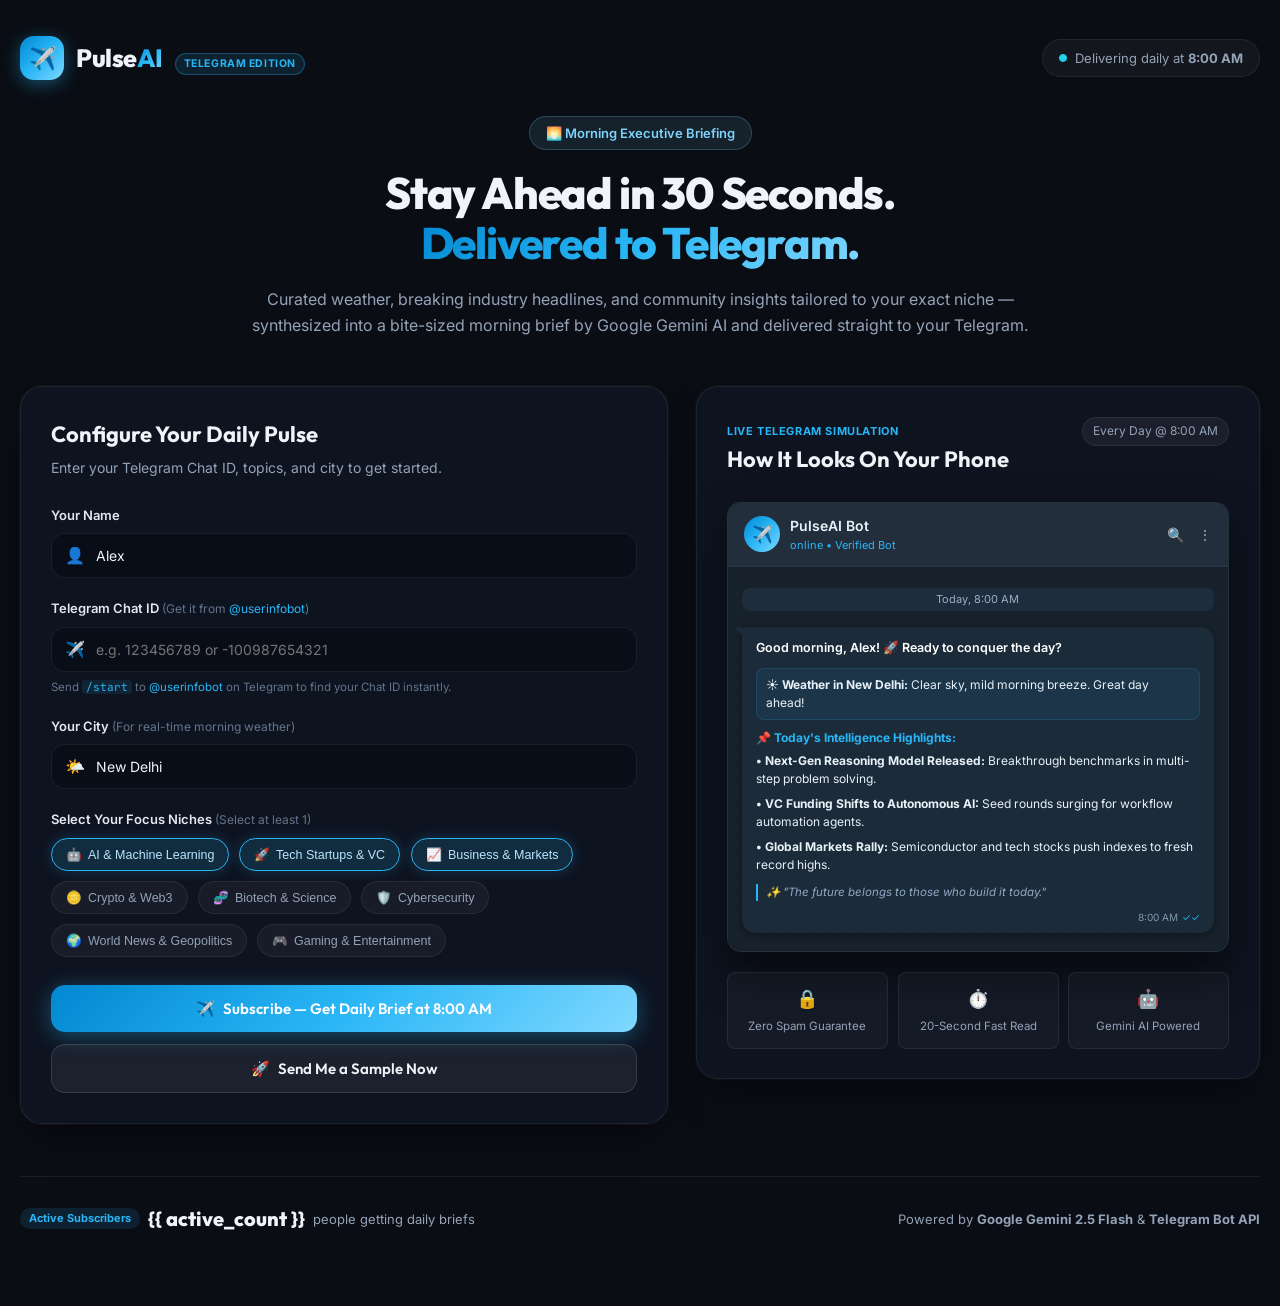
==== templates/index.html @ 7f483436 "This send the Regular Messages to you at 8:00AM" ====
<!DOCTYPE html>
<html lang="en">
<head>
  <meta charset="UTF-8">
  <meta name="viewport" content="width=device-width, initial-scale=1.0">
  <title>PulseAI — Your Personalized 8:00 AM Daily Intelligence Briefing on Telegram</title>
  <meta name="description" content="Subscribe to get a personalized executive AI intelligence brief delivered directly to your Telegram every morning at 8:00 AM.">
  <link rel="preconnect" href="https://fonts.googleapis.com">
  <link rel="preconnect" href="https://fonts.gstatic.com" crossorigin>
  <link href="https://fonts.googleapis.com/css2?family=Inter:wght@300;400;500;600;700&family=Outfit:wght@500;600;700;800&family=JetBrains+Mono:wght@400;500&display=swap" rel="stylesheet">
  <link rel="stylesheet" href="/static/style.css">
</head>
<body>

  <!-- Ambient background glow effects removed for performance -->
  <div class="app-container">
    <!-- Navigation / Header -->
    <header class="site-header">
      <div class="brand">
        <div class="brand-icon">✈️</div>
        <div class="brand-text">
          <span class="brand-title">Pulse<span class="gradient-text">AI</span></span>
          <span class="brand-badge">Telegram Edition</span>
        </div>
      </div>
      <div class="header-status">
        <span class="status-dot" aria-hidden="true"></span>
        <span class="status-text">Delivering daily at <strong>8:00 AM</strong></span>
      </div>
    </header>

    <!-- Hero Section -->
    <section class="hero-section">
      <div class="hero-tag">🌅 Morning Executive Briefing</div>
      <h1 class="hero-title">Stay Ahead in 30 Seconds. <br><span class="gradient-text">Delivered to Telegram.</span></h1>
      <p class="hero-subtitle">
        Curated weather, breaking industry headlines, and community insights tailored to your exact niche — synthesized into a bite-sized morning brief by Google Gemini AI and delivered straight to your Telegram.
      </p>
    </section>

    <!-- Main Grid: Form + Live Telegram Preview -->
    <main class="main-grid">
      <!-- Left Column: Subscription Form -->
      <section class="card form-card">
        <div class="card-header">
          <h2>Configure Your Daily Pulse</h2>
          <p>Enter your Telegram Chat ID, topics, and city to get started.</p>
        </div>

        <form id="subscribe-form" class="subscribe-form" novalidate>

          <!-- Full Name -->
          <div class="form-group">
            <label for="user-name">Your Name</label>
            <div class="input-wrapper">
              <span class="input-icon" aria-hidden="true">👤</span>
              <input type="text" id="user-name" name="name" placeholder="e.g. Alex" value="Alex" required>
            </div>
          </div>

          <!-- Telegram Chat ID -->
          <div class="form-group">
            <label for="user-chat-id">
              Telegram Chat ID
              <span class="label-hint">(Get it from <a href="https://t.me/userinfobot" target="_blank" rel="noopener">@userinfobot</a>)</span>
            </label>
            <div class="input-wrapper">
              <span class="input-icon" aria-hidden="true">✈️</span>
              <input type="text" id="user-chat-id" name="chat_id" placeholder="e.g. 123456789 or -100987654321" required>
            </div>
            <small class="field-help">Send <code>/start</code> to <a href="https://t.me/userinfobot" target="_blank" rel="noopener">@userinfobot</a> on Telegram to find your Chat ID instantly.</small>
          </div>

          <!-- City for Weather -->
          <div class="form-group">
            <label for="user-city">Your City <span class="label-hint">(For real-time morning weather)</span></label>
            <div class="input-wrapper">
              <span class="input-icon" aria-hidden="true">🌤️</span>
              <input type="text" id="user-city" name="city" placeholder="e.g. New Delhi, Mumbai, New York, London" value="New Delhi" required>
            </div>
          </div>

          <!-- Niche / Topic Selection -->
          <div class="form-group">
            <label>Select Your Focus Niches <span class="label-hint">(Select at least 1)</span></label>
            <div class="topics-grid" id="topics-container">
              <button type="button" class="topic-chip active" data-topic="AI &amp; Machine Learning">
                <span class="chip-icon">🤖</span> AI &amp; Machine Learning
              </button>
              <button type="button" class="topic-chip active" data-topic="Tech Startups &amp; VC">
                <span class="chip-icon">🚀</span> Tech Startups &amp; VC
              </button>
              <button type="button" class="topic-chip active" data-topic="Business &amp; Markets">
                <span class="chip-icon">📈</span> Business &amp; Markets
              </button>
              <button type="button" class="topic-chip" data-topic="Crypto &amp; Web3">
                <span class="chip-icon">🪙</span> Crypto &amp; Web3
              </button>
              <button type="button" class="topic-chip" data-topic="Biotech &amp; Science">
                <span class="chip-icon">🧬</span> Biotech &amp; Science
              </button>
              <button type="button" class="topic-chip" data-topic="Cybersecurity">
                <span class="chip-icon">🛡️</span> Cybersecurity
              </button>
              <button type="button" class="topic-chip" data-topic="World News &amp; Geopolitics">
                <span class="chip-icon">🌍</span> World News &amp; Geopolitics
              </button>
              <button type="button" class="topic-chip" data-topic="Gaming &amp; Entertainment">
                <span class="chip-icon">🎮</span> Gaming &amp; Entertainment
              </button>
            </div>
          </div>

          <!-- Action Buttons -->
          <div class="form-actions">
            <button type="submit" id="btn-subscribe" class="btn btn-primary">
              <span class="btn-icon" aria-hidden="true">✈️</span>
              <span>Subscribe — Get Daily Brief at 8:00 AM</span>
            </button>
            <button type="button" id="btn-test-sample" class="btn btn-secondary">
              <span class="btn-icon" aria-hidden="true">🚀</span>
              <span>Send Me a Sample Now</span>
            </button>
          </div>
        </form>
      </section>

      <!-- Right Column: Live Interactive Telegram Preview -->
      <section class="card preview-card" aria-label="Live Telegram preview">
        <div class="card-header preview-header">
          <div class="preview-title-group">
            <span class="preview-badge">Live Telegram Simulation</span>
            <h3>How It Looks On Your Phone</h3>
          </div>
          <div class="preview-time-tag">Every Day @ 8:00 AM</div>
        </div>

        <!-- Phone Mockup Container -->
        <div class="phone-mockup">
          <div class="phone-top-bar">
            <div class="chat-contact">
              <div class="contact-avatar" aria-hidden="true">✈️</div>
              <div class="contact-info">
                <span class="contact-name">PulseAI Bot</span>
                <span class="contact-status">online • Verified Bot</span>
              </div>
            </div>
            <div class="chat-actions" aria-hidden="true">
              <span>🔍</span>
              <span>⋮</span>
            </div>
          </div>

          <!-- Telegram Chat Bubble -->
          <div class="chat-body">
            <div class="chat-timestamp">Today, 8:00 AM</div>
            <div class="chat-bubble">
              <div class="bubble-greeting" id="prev-greeting">Good morning, Alex! 🚀 Ready to conquer the day?</div>

              <div class="bubble-section bubble-weather" id="prev-weather">
                ☀️ <strong>Weather in New Delhi:</strong> Clear sky, 28°C. Warm &amp; sunny day ahead!
              </div>

              <div class="bubble-section">
                <div class="bubble-subhead">📌 <strong>Today's Intelligence Highlights:</strong></div>
                <ul class="bubble-list" id="prev-stories">
                  <li><strong>• OpenAI Next-Gen Reasoning Model Released:</strong> Breakthrough benchmark scores in complex problem solving.</li>
                  <li><strong>• Tech Startups Funding Shifts to AI Agents:</strong> Venture capital flows heavily into autonomous enterprise workflows.</li>
                  <li><strong>• Global Markets Rally:</strong> Semiconductor and tech stocks push index to fresh highs.</li>
                </ul>
              </div>

              <div class="bubble-section bubble-quote" id="prev-quote">
                ✨ <em>"The future belongs to those who build it today."</em>
              </div>

              <div class="bubble-meta">
                <span class="bubble-time">8:00 AM</span>
                <span class="bubble-ticks">✓✓</span>
              </div>
            </div>
          </div>
        </div>

        <!-- Trust Features -->
        <div class="features-row">
          <div class="feature-item">
            <span class="feature-icon" aria-hidden="true">🔒</span>
            <span>Zero Spam Guarantee</span>
          </div>
          <div class="feature-item">
            <span class="feature-icon" aria-hidden="true">⏱️</span>
            <span>20-Second Fast Read</span>
          </div>
          <div class="feature-item">
            <span class="feature-icon" aria-hidden="true">🤖</span>
            <span>Gemini AI Powered</span>
          </div>
        </div>
      </section>
    </main>

    <!-- Active Subscribers Counter Banner -->
    <footer class="site-footer">
      <div class="subscriber-stats">
        <span class="stats-badge">Active Subscribers</span>
        <span class="stats-count" id="active-subscriber-count">{{ active_count }}</span>
        <span>people getting daily briefs</span>
      </div>
      <div class="footer-links">
        <span>Powered by <strong>Google Gemini 2.5 Flash</strong> &amp; <strong>Telegram Bot API</strong></span>
      </div>
    </footer>
  </div>

  <!-- Toast Notification Container -->
  <div id="toast-container" class="toast-container" role="status" aria-live="polite"></div>

  <script src="/static/app.js"></script>
</body>
</html>
---- static/style.css ----
/* =============================================================
   PulseAI — Telegram Edition
   Performance-first CSS:
   • All animations use only transform/opacity (compositor-only)
   • will-change on animated elements is pinned to GPU layer
   • No layout/paint triggers in transitions
   ============================================================= */

/* ─── Design Tokens ──────────────────────────────────────────── */
:root {
  --bg-primary: #0a0d14;
  --bg-card:    rgba(16, 22, 36, 0.78);
  --bg-card-hover: rgba(22, 30, 48, 0.88);
  --bg-input:   rgba(10, 14, 24, 0.85);
  --border-color: rgba(255, 255, 255, 0.07);
  --border-focus: rgba(41, 182, 246, 0.6);

  /* Telegram blue palette */
  --primary-accent: #29b6f6;
  --primary-dark:   #0288d1;
  --primary-gradient: linear-gradient(135deg, #0288d1 0%, #29b6f6 50%, #80d8ff 100%);
  --tg-bubble-bg:  #1c2b3a;
  --tg-bubble-accent: #29b6f6;
  --tg-bubble-text: #e8f1f8;

  --text-main:  #f0f4f8;
  --text-muted: #94a3b8;
  --text-dim:   #64748b;

  --radius-sm:   8px;
  --radius-md:   14px;
  --radius-lg:   22px;
  --radius-full: 9999px;

  --shadow-card: 0 20px 40px -15px rgba(0,0,0,0.55), 0 0 1px 1px rgba(255,255,255,0.04);
  --shadow-glow: 0 0 35px rgba(41, 182, 246, 0.25);
}

/* ─── Reset ──────────────────────────────────────────────────── */
*, *::before, *::after {
  margin: 0;
  padding: 0;
  box-sizing: border-box;
}

/* ─── Base ───────────────────────────────────────────────────── */
html {
  /* Smooth-scroll without repaints */
  scroll-behavior: smooth;
}

body {
  font-family: 'Inter', -apple-system, BlinkMacSystemFont, 'Segoe UI', sans-serif;
  background-color: var(--bg-primary);
  color: var(--text-main);
  line-height: 1.55;
  min-height: 100vh;
  overflow-x: hidden;
  /* Ensure the base stacking context is GPU-composited */
  -webkit-font-smoothing: antialiased;
  -moz-osx-font-smoothing: grayscale;
}

/* ─── Ambient Glow Removed for Performance ───────── */

/* ─── Layout ─────────────────────────────────────────────────── */
.app-container {
  position: relative;
  z-index: 1;
  max-width: 1280px;
  margin: 0 auto;
  padding: 24px 20px 72px;
}

/* ─── Header ─────────────────────────────────────────────────── */
.site-header {
  display: flex;
  justify-content: space-between;
  align-items: center;
  padding: 12px 0 36px;
}

.brand {
  display: flex;
  align-items: center;
  gap: 12px;
}

.brand-icon {
  width: 44px; height: 44px;
  background: var(--primary-gradient);
  border-radius: var(--radius-md);
  display: flex;
  align-items: center;
  justify-content: center;
  font-size: 22px;
  box-shadow: 0 4px 18px rgba(41, 182, 246, 0.4);
  will-change: transform;
  transition: transform 0.25s ease;
}

.brand-icon:hover { transform: scale(1.08) rotate(-4deg); }

.brand-title {
  font-family: 'Outfit', sans-serif;
  font-size: 25px;
  font-weight: 800;
  letter-spacing: -0.5px;
}

.gradient-text {
  background: var(--primary-gradient);
  -webkit-background-clip: text;
  -webkit-text-fill-color: transparent;
  background-clip: text;
}

.brand-badge {
  display: inline-block;
  margin-left: 8px;
  font-size: 10.5px;
  font-weight: 700;
  text-transform: uppercase;
  letter-spacing: 0.6px;
  background: rgba(41, 182, 246, 0.12);
  color: var(--primary-accent);
  border: 1px solid rgba(41, 182, 246, 0.3);
  padding: 2px 8px;
  border-radius: var(--radius-full);
}

.header-status {
  display: flex;
  align-items: center;
  gap: 8px;
  background: rgba(255, 255, 255, 0.04);
  border: 1px solid var(--border-color);
  padding: 8px 16px;
  border-radius: var(--radius-full);
  font-size: 13px;
  color: var(--text-muted);
}

/* Status pulse — compositor-only */
.status-dot {
  width: 8px; height: 8px;
  background: #22d3ee;
  border-radius: 50%;
  will-change: transform, opacity;
  animation: status-pulse 2.4s ease-in-out infinite;
}

@keyframes status-pulse {
  0%, 100% { transform: scale(0.9); opacity: 0.75; }
  50%       { transform: scale(1.25); opacity: 1; }
}

/* ─── Hero ───────────────────────────────────────────────────── */
.hero-section {
  text-align: center;
  max-width: 800px;
  margin: 0 auto 48px;
}

.hero-tag {
  display: inline-block;
  font-size: 13px;
  font-weight: 600;
  color: #7dd3fc;
  background: rgba(125, 211, 252, 0.1);
  border: 1px solid rgba(125, 211, 252, 0.22);
  padding: 6px 16px;
  border-radius: var(--radius-full);
  margin-bottom: 18px;
}

.hero-title {
  font-family: 'Outfit', sans-serif;
  font-size: 44px;
  font-weight: 800;
  line-height: 1.13;
  letter-spacing: -1.2px;
  margin-bottom: 18px;
}

.hero-subtitle {
  font-size: 16px;
  color: var(--text-muted);
  line-height: 1.65;
}

/* ─── Main Grid ──────────────────────────────────────────────── */
.main-grid {
  display: grid;
  grid-template-columns: 1.15fr 1fr;
  gap: 28px;
  align-items: start;
}

/* ─── Cards ──────────────────────────────────────────────────── */
.card {
  background: var(--bg-card);
  /* Limit backdrop-filter to its own layer */
  backdrop-filter: blur(22px);
  -webkit-backdrop-filter: blur(22px);
  border: 1px solid var(--border-color);
  border-radius: var(--radius-lg);
  padding: 30px;
  box-shadow: var(--shadow-card);
  will-change: transform;
  /* Card hover lift — compositor only */
  transition: transform 0.3s cubic-bezier(0.22, 1, 0.36, 1),
              box-shadow 0.3s ease;
}

.card:hover {
  transform: translateY(-3px);
  box-shadow: var(--shadow-card);
}

.card-header h2, .card-header h3 {
  font-family: 'Outfit', sans-serif;
  font-weight: 700;
  font-size: 22px;
  margin-bottom: 6px;
}

.card-header p {
  font-size: 14px;
  color: var(--text-muted);
  margin-bottom: 26px;
}

/* ─── Forms ──────────────────────────────────────────────────── */
.form-group {
  margin-bottom: 20px;
}

.form-group label {
  display: block;
  font-size: 13px;
  font-weight: 600;
  color: #e2e8f0;
  margin-bottom: 8px;
}

.label-hint {
  font-size: 12px;
  font-weight: 400;
  color: var(--text-dim);
}

.label-hint a {
  color: var(--primary-accent);
  text-decoration: none;
}

.label-hint a:hover { text-decoration: underline; }

.input-wrapper {
  position: relative;
  display: flex;
  align-items: center;
}

.input-icon {
  position: absolute;
  left: 14px;
  font-size: 16px;
  pointer-events: none;
  /* Prevent repaints from icon layout */
  will-change: transform;
}

.input-wrapper input {
  width: 100%;
  background: var(--bg-input);
  border: 1px solid var(--border-color);
  border-radius: var(--radius-md);
  padding: 13px 14px 13px 44px;
  font-size: 14px;
  color: var(--text-main);
  font-family: inherit;
  /* Only transition border-color and box-shadow (no layout triggers) */
  transition: border-color 0.18s ease, box-shadow 0.18s ease;
  outline: none;
}

.input-wrapper input:focus {
  border-color: var(--primary-accent);
  box-shadow: 0 0 0 3px rgba(41, 182, 246, 0.18);
  background: rgba(12, 20, 36, 0.96);
}

.field-help {
  display: block;
  font-size: 11.5px;
  color: var(--text-dim);
  margin-top: 7px;
  line-height: 1.5;
}

.field-help a { color: var(--primary-accent); text-decoration: none; }
.field-help a:hover { text-decoration: underline; }
.field-help code {
  font-family: 'JetBrains Mono', monospace;
  background: rgba(41, 182, 246, 0.1);
  border-radius: 4px;
  padding: 0 4px;
  font-size: 11px;
  color: var(--primary-accent);
}

/* ─── Topic Chips ────────────────────────────────────────────── */
.topics-grid {
  display: flex;
  flex-wrap: wrap;
  gap: 10px;
}

.topic-chip {
  background: rgba(255, 255, 255, 0.04);
  border: 1px solid var(--border-color);
  border-radius: var(--radius-full);
  padding: 8px 14px;
  font-size: 12.5px;
  font-weight: 500;
  color: var(--text-muted);
  cursor: pointer;
  display: flex;
  align-items: center;
  gap: 6px;
  /* Only transform/opacity transitions — no layout cost */
  transition: transform 0.18s ease, opacity 0.18s ease, background 0.18s ease, border-color 0.18s ease, color 0.18s ease;
  will-change: transform;
  user-select: none;
}

.topic-chip:hover {
  background: rgba(255, 255, 255, 0.09);
  color: var(--text-main);
  transform: translateY(-2px);
}

.topic-chip.active {
  background: rgba(41, 182, 246, 0.15);
  border-color: var(--primary-accent);
  color: #bae6fd;
  box-shadow: 0 0 14px rgba(41, 182, 246, 0.22);
}

/* ─── Buttons ────────────────────────────────────────────────── */
.form-actions {
  display: flex;
  flex-direction: column;
  gap: 12px;
  margin-top: 28px;
}

.btn {
  border: none;
  border-radius: var(--radius-md);
  padding: 14px 20px;
  font-family: 'Outfit', sans-serif;
  font-size: 15px;
  font-weight: 600;
  cursor: pointer;
  display: flex;
  align-items: center;
  justify-content: center;
  gap: 8px;
  /* Compositor-only transition */
  will-change: transform;
  transition: transform 0.22s cubic-bezier(0.22, 1, 0.36, 1), box-shadow 0.22s ease;
  position: relative;
  overflow: hidden;
}

/* Ripple highlight overlay */
.btn::after {
  content: '';
  position: absolute;
  inset: 0;
  border-radius: inherit;
  background: rgba(255, 255, 255, 0);
  transition: background 0.25s ease;
  pointer-events: none;
}
.btn:hover::after { background: rgba(255, 255, 255, 0.06); }
.btn:active::after { background: rgba(255, 255, 255, 0.12); }

.btn-primary {
  background: var(--primary-gradient);
  color: #fff;
  box-shadow: 0 4px 22px rgba(41, 182, 246, 0.38);
}

.btn-primary:hover {
  transform: translateY(-3px) scale(1.01);
  box-shadow: 0 8px 30px rgba(41, 182, 246, 0.52);
}

.btn-primary:active { transform: translateY(-1px) scale(0.99); }

.btn-secondary {
  background: rgba(255, 255, 255, 0.06);
  border: 1px solid rgba(255, 255, 255, 0.12);
  color: var(--text-main);
}

.btn-secondary:hover {
  background: rgba(255, 255, 255, 0.1);
  transform: translateY(-2px);
}

.btn:disabled {
  opacity: 0.55;
  cursor: not-allowed;
  transform: none !important;
}

/* ─── Telegram Preview Card ──────────────────────────────────── */
.preview-card {
  display: flex;
  flex-direction: column;
  gap: 20px;
}

.preview-header {
  display: flex;
  justify-content: space-between;
  align-items: flex-start;
}

.preview-badge {
  font-size: 11px;
  font-weight: 700;
  color: var(--primary-accent);
  text-transform: uppercase;
  letter-spacing: 0.6px;
}

.preview-time-tag {
  font-size: 12px;
  background: rgba(255, 255, 255, 0.05);
  border: 1px solid var(--border-color);
  padding: 4px 10px;
  border-radius: var(--radius-full);
  color: var(--text-muted);
}

/* ─── Phone Mockup ───────────────────────────────────────────── */
.phone-mockup {
  /* Telegram dark theme background */
  background: #17212b;
  border-radius: var(--radius-md);
  overflow: hidden;
  border: 1px solid rgba(255, 255, 255, 0.07);
  box-shadow: 0 20px 40px rgba(0, 0, 0, 0.55);
  /* Own compositor layer to avoid repaints on the card */
  will-change: transform;
}

.phone-top-bar {
  background: #232e3c;
  padding: 12px 16px;
  display: flex;
  justify-content: space-between;
  align-items: center;
  border-bottom: 1px solid rgba(255, 255, 255, 0.04);
}

.chat-contact {
  display: flex;
  align-items: center;
  gap: 10px;
}

.contact-avatar {
  width: 36px; height: 36px;
  background: var(--primary-gradient);
  border-radius: 50%;
  display: flex;
  align-items: center;
  justify-content: center;
  font-size: 17px;
}

.contact-name {
  display: block;
  font-size: 14px;
  font-weight: 600;
  color: #e8f1f8;
}

.contact-status {
  display: block;
  font-size: 11px;
  color: var(--primary-accent);
}

.chat-actions {
  display: flex;
  gap: 14px;
  color: #9aafc4;
  font-size: 14px;
}

.chat-body {
  background-color: #17212b;
  background-image: radial-gradient(rgba(255, 255, 255, 0.025) 1px, transparent 1px);
  background-size: 18px 18px;
  padding: 18px 14px;
}

.chat-timestamp {
  text-align: center;
  font-size: 11px;
  color: #9aafc4;
  background: #1d2d3e;
  display: inline-block;
  margin: 0 auto 16px;
  padding: 3px 12px;
  border-radius: 8px;
  width: 100%;
}

.chat-bubble {
  background: var(--tg-bubble-bg);
  color: var(--tg-bubble-text);
  border-radius: 4px 14px 14px 14px;
  padding: 12px 14px 8px;
  font-size: 12.5px;
  line-height: 1.5;
  box-shadow: 0 2px 6px rgba(0, 0, 0, 0.35);
  position: relative;
}

/* Telegram bubble tail */
.chat-bubble::before {
  content: '';
  position: absolute;
  top: 0;
  left: -8px;
  width: 0;
  height: 0;
  border-top: 8px solid var(--tg-bubble-bg);
  border-left: 8px solid transparent;
}

.bubble-greeting {
  font-weight: 600;
  margin-bottom: 10px;
  color: #fff;
}

.bubble-section {
  margin-bottom: 9px;
}

.bubble-weather {
  background: rgba(41, 182, 246, 0.08);
  border: 1px solid rgba(41, 182, 246, 0.15);
  padding: 7px 9px;
  border-radius: 8px;
  font-size: 12px;
}

.bubble-subhead {
  font-size: 12px;
  margin-bottom: 5px;
  color: var(--primary-accent);
}

.bubble-list {
  list-style: none;
  display: flex;
  flex-direction: column;
  gap: 7px;
  font-size: 12px;
}

.bubble-quote {
  font-size: 11.5px;
  color: #8da9c4;
  border-left: 2px solid var(--primary-accent);
  padding-left: 8px;
  margin-top: 10px;
  font-style: italic;
}

.bubble-meta {
  display: flex;
  justify-content: flex-end;
  align-items: center;
  gap: 4px;
  font-size: 10px;
  color: #7e9ab0;
  margin-top: 5px;
}

.bubble-ticks { color: var(--primary-accent); }

/* ─── Features Row ───────────────────────────────────────────── */
.features-row {
  display: grid;
  grid-template-columns: repeat(3, 1fr);
  gap: 10px;
}

.feature-item {
  background: rgba(255, 255, 255, 0.03);
  border: 1px solid var(--border-color);
  border-radius: var(--radius-sm);
  padding: 12px 8px;
  text-align: center;
  font-size: 11.5px;
  color: var(--text-muted);
  display: flex;
  flex-direction: column;
  align-items: center;
  gap: 5px;
  transition: transform 0.2s ease, background 0.2s ease;
  will-change: transform;
}

.feature-item:hover {
  transform: translateY(-2px);
  background: rgba(41, 182, 246, 0.06);
}

.feature-icon { font-size: 18px; }

/* ─── Footer ─────────────────────────────────────────────────── */
.site-footer {
  margin-top: 52px;
  border-top: 1px solid var(--border-color);
  padding-top: 26px;
  display: flex;
  justify-content: space-between;
  align-items: center;
  font-size: 13px;
  color: var(--text-muted);
}

.subscriber-stats {
  display: flex;
  align-items: center;
  gap: 8px;
}

.stats-badge {
  background: rgba(41, 182, 246, 0.12);
  color: var(--primary-accent);
  padding: 2px 9px;
  border-radius: var(--radius-full);
  font-size: 11px;
  font-weight: 700;
}

.stats-count {
  font-family: 'Outfit', sans-serif;
  font-weight: 800;
  font-size: 20px;
  color: var(--text-main);
}

/* ─── Toasts ─────────────────────────────────────────────────── */
.toast-container {
  position: fixed;
  bottom: 28px;
  right: 28px;
  z-index: 1000;
  display: flex;
  flex-direction: column;
  gap: 10px;
  pointer-events: none;
}

.toast {
  pointer-events: auto;
  min-width: 300px;
  max-width: 440px;
  background: #1a2535;
  border: 1px solid rgba(255, 255, 255, 0.1);
  color: #fff;
  border-radius: var(--radius-md);
  padding: 14px 18px;
  box-shadow: 0 12px 32px rgba(0, 0, 0, 0.5);
  font-size: 13.5px;
  display: flex;
  align-items: flex-start;
  gap: 12px;
  /* Compositor-only enter animation */
  will-change: transform, opacity;
  animation: toast-in 0.3s cubic-bezier(0.22, 1, 0.36, 1) forwards;
}

.toast.success { border-left: 4px solid var(--primary-accent); }
.toast.error   { border-left: 4px solid #f87171; }

.toast-dismiss {
  margin-left: auto;
  background: none;
  border: none;
  color: var(--text-dim);
  cursor: pointer;
  font-size: 16px;
  padding: 0 2px;
  line-height: 1;
  transition: color 0.15s;
}
.toast-dismiss:hover { color: var(--text-main); }

@keyframes toast-in {
  from { transform: translateX(110%); opacity: 0; }
  to   { transform: translateX(0);    opacity: 1; }
}

@keyframes toast-out {
  from { transform: translateX(0);    opacity: 1; }
  to   { transform: translateX(110%); opacity: 0; }
}

.toast.leaving {
  animation: toast-out 0.25s ease forwards;
}

/* ─── Loading Spinner ────────────────────────────────────────── */
@keyframes spin {
  to { transform: rotate(360deg); }
}

.spinner {
  display: inline-block;
  width: 16px;
  height: 16px;
  border: 2px solid rgba(255, 255, 255, 0.3);
  border-top-color: #fff;
  border-radius: 50%;
  will-change: transform;
  animation: spin 0.7s linear infinite;
}

/* ─── Responsive ─────────────────────────────────────────────── */
@media (max-width: 960px) {
  .main-grid {
    grid-template-columns: 1fr;
  }
  .hero-title {
    font-size: 34px;
    letter-spacing: -0.8px;
  }
  .site-footer {
    flex-direction: column;
    gap: 14px;
    text-align: center;
  }
}

@media (max-width: 520px) {
  .hero-title { font-size: 28px; }
  .brand-badge { display: none; }
  .features-row { grid-template-columns: repeat(3, 1fr); gap: 6px; }
  .feature-item { padding: 8px 4px; font-size: 10px; }
}
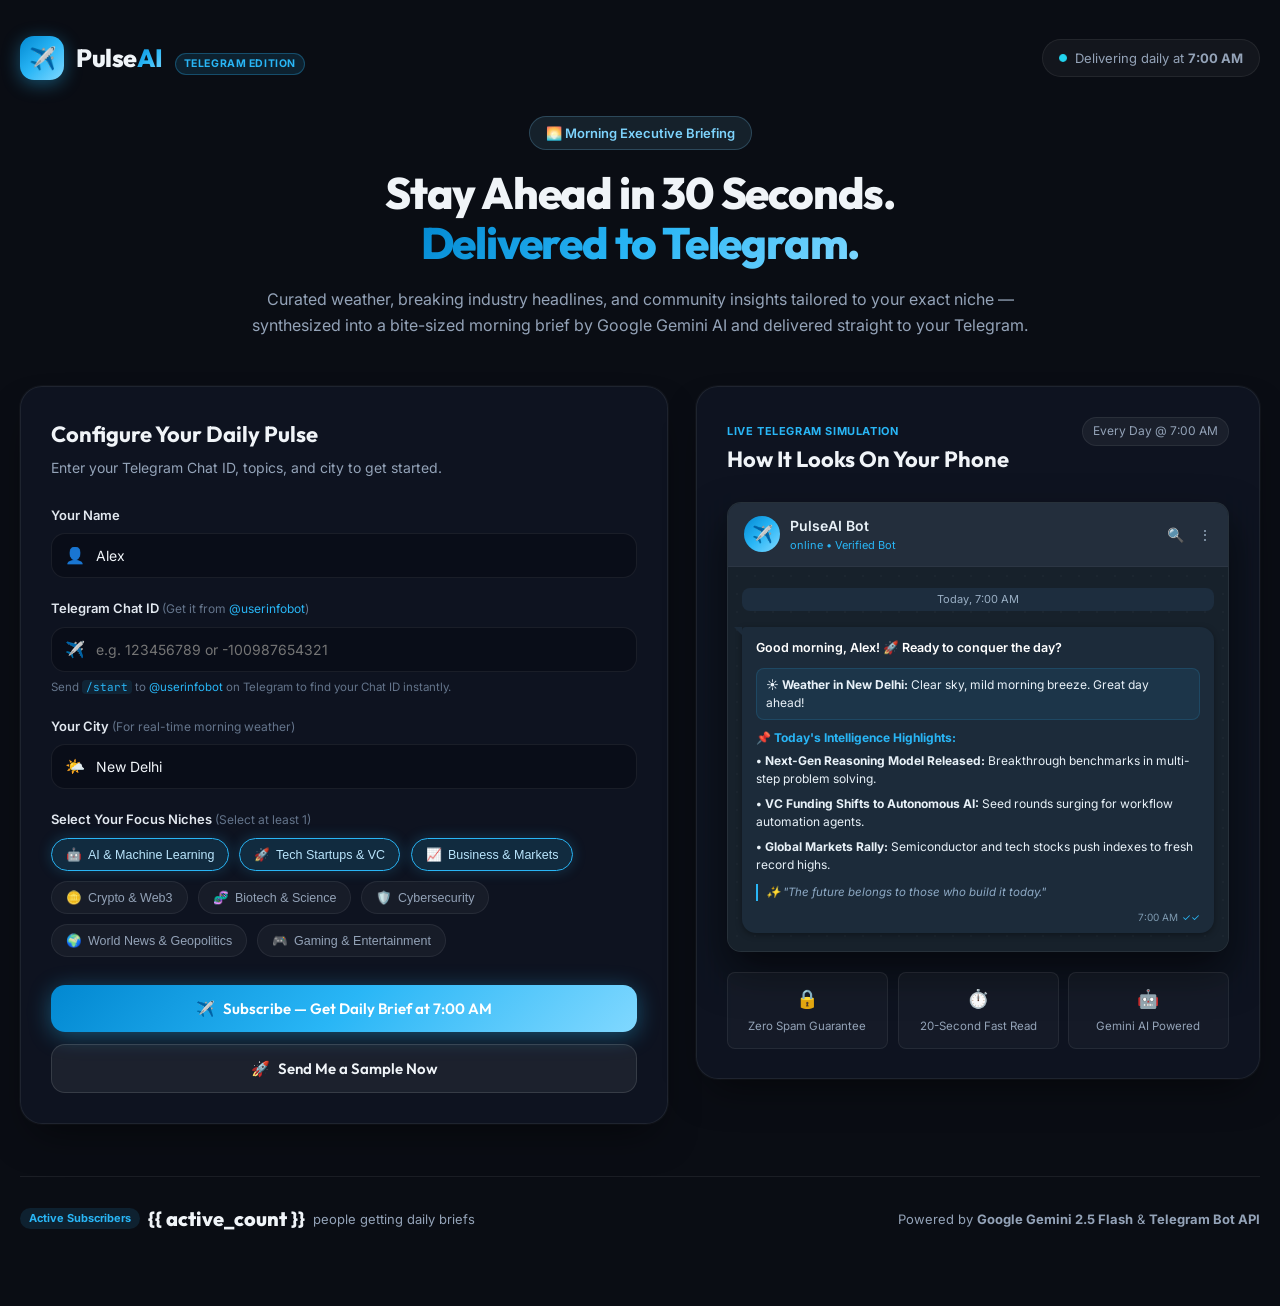
==== commit 8a62241f: "Change daily briefing schedule to 7:00 AM" ====
--- a/templates/index.html
+++ b/templates/index.html
@@ -3,8 +3,8 @@
 <head>
   <meta charset="UTF-8">
   <meta name="viewport" content="width=device-width, initial-scale=1.0">
-  <title>PulseAI — Your Personalized 8:00 AM Daily Intelligence Briefing on Telegram</title>
-  <meta name="description" content="Subscribe to get a personalized executive AI intelligence brief delivered directly to your Telegram every morning at 8:00 AM.">
+  <title>PulseAI — Your Personalized 7:00 AM Daily Intelligence Briefing on Telegram</title>
+  <meta name="description" content="Subscribe to get a personalized executive AI intelligence brief delivered directly to your Telegram every morning at 7:00 AM.">
   <link rel="preconnect" href="https://fonts.googleapis.com">
   <link rel="preconnect" href="https://fonts.gstatic.com" crossorigin>
   <link href="https://fonts.googleapis.com/css2?family=Inter:wght@300;400;500;600;700&family=Outfit:wght@500;600;700;800&family=JetBrains+Mono:wght@400;500&display=swap" rel="stylesheet">
@@ -25,7 +25,7 @@
       </div>
       <div class="header-status">
         <span class="status-dot" aria-hidden="true"></span>
-        <span class="status-text">Delivering daily at <strong>8:00 AM</strong></span>
+        <span class="status-text">Delivering daily at <strong>7:00 AM</strong></span>
       </div>
     </header>
 
@@ -115,7 +115,7 @@
           <div class="form-actions">
             <button type="submit" id="btn-subscribe" class="btn btn-primary">
               <span class="btn-icon" aria-hidden="true">✈️</span>
-              <span>Subscribe — Get Daily Brief at 8:00 AM</span>
+              <span>Subscribe — Get Daily Brief at 7:00 AM</span>
             </button>
             <button type="button" id="btn-test-sample" class="btn btn-secondary">
               <span class="btn-icon" aria-hidden="true">🚀</span>
@@ -132,7 +132,7 @@
             <span class="preview-badge">Live Telegram Simulation</span>
             <h3>How It Looks On Your Phone</h3>
           </div>
-          <div class="preview-time-tag">Every Day @ 8:00 AM</div>
+          <div class="preview-time-tag">Every Day @ 7:00 AM</div>
         </div>
 
         <!-- Phone Mockup Container -->
@@ -153,7 +153,7 @@
 
           <!-- Telegram Chat Bubble -->
           <div class="chat-body">
-            <div class="chat-timestamp">Today, 8:00 AM</div>
+            <div class="chat-timestamp">Today, 7:00 AM</div>
             <div class="chat-bubble">
               <div class="bubble-greeting" id="prev-greeting">Good morning, Alex! 🚀 Ready to conquer the day?</div>
 
@@ -175,7 +175,7 @@
               </div>
 
               <div class="bubble-meta">
-                <span class="bubble-time">8:00 AM</span>
+                <span class="bubble-time">7:00 AM</span>
                 <span class="bubble-ticks">✓✓</span>
               </div>
             </div>
